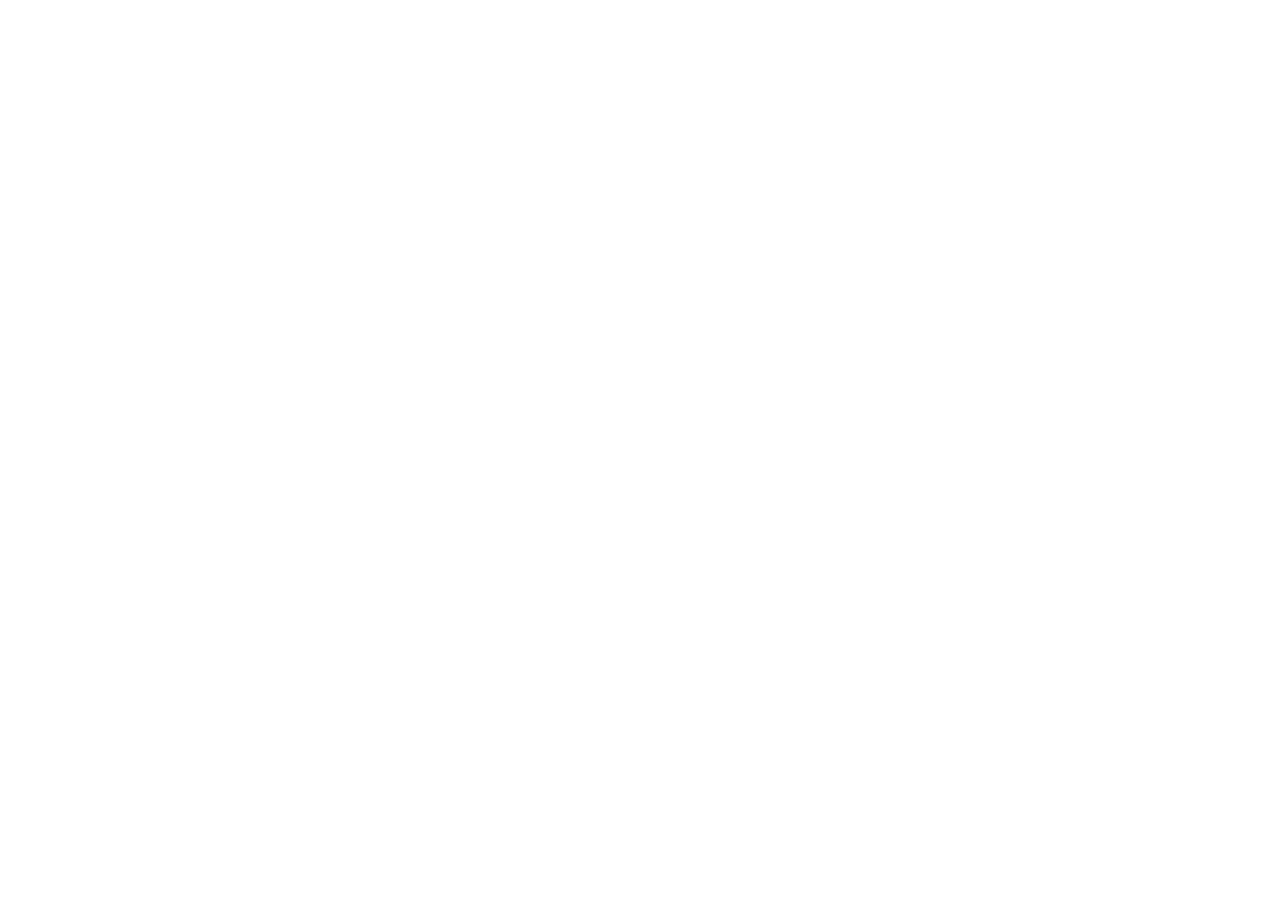
==== index.html @ b65682b6 "Forward the Lab address to the signup site" ====
<!doctype html>
<html lang="en">
<head>
  <meta charset="utf-8">
  <meta name="viewport" content="width=device-width, initial-scale=1">
  <title>The Applied AI Lab @ Esade</title>
  <meta name="description" content="A faculty-led project by Daniel Blaseg for the Esade community.">
  <link rel="canonical" href="https://daniel-blaseg-applied-ai-lab.modernsnipe128.chatgpt.site/">
  <script>
    const destination = new URL(document.querySelector('link[rel="canonical"]').href);
    destination.hash = window.location.hash;
    window.location.replace(destination.href);
  </script>
  <noscript>
    <meta http-equiv="refresh" content="0; url=https://daniel-blaseg-applied-ai-lab.modernsnipe128.chatgpt.site/">
  </noscript>
</head>
<body>
  <p><a href="https://daniel-blaseg-applied-ai-lab.modernsnipe128.chatgpt.site/">Open The Applied AI Lab @ Esade</a></p>
  <p>A faculty-led project by Daniel Blaseg for the Esade community.</p>
</body>
</html>
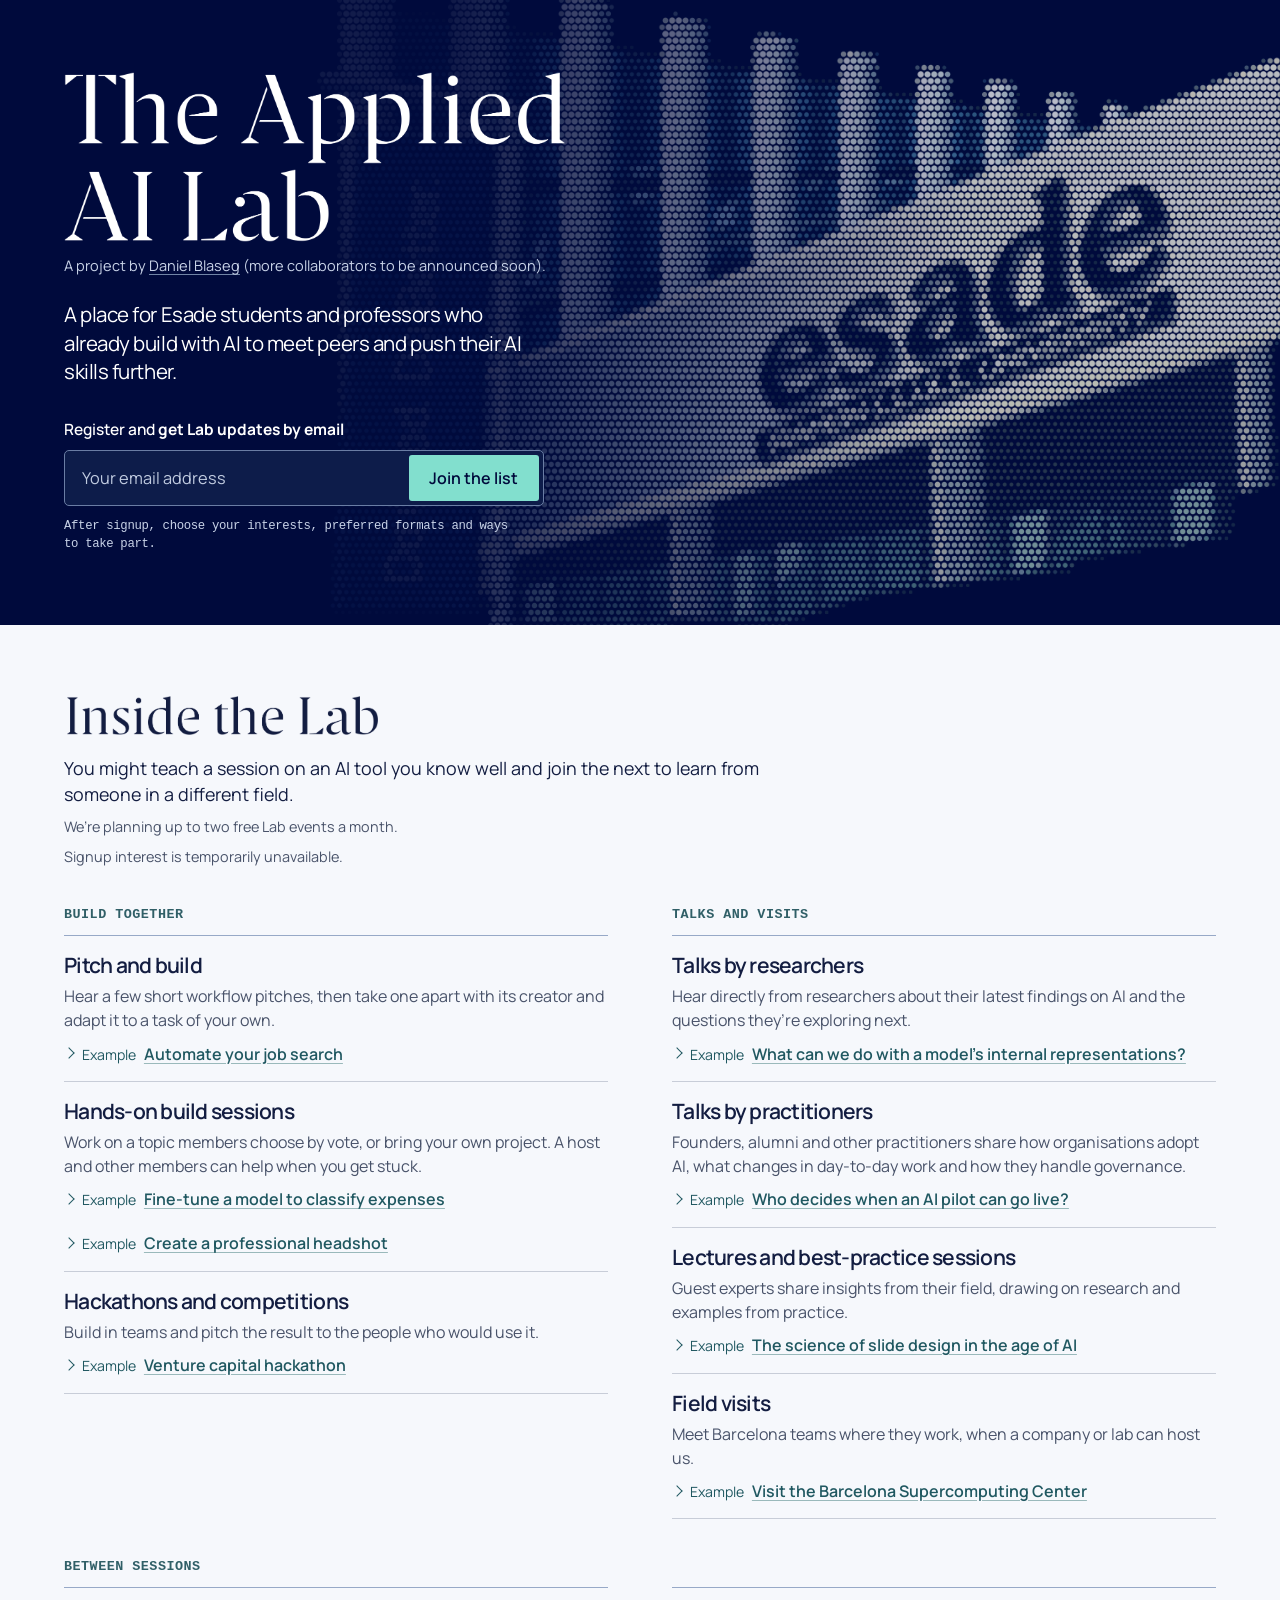
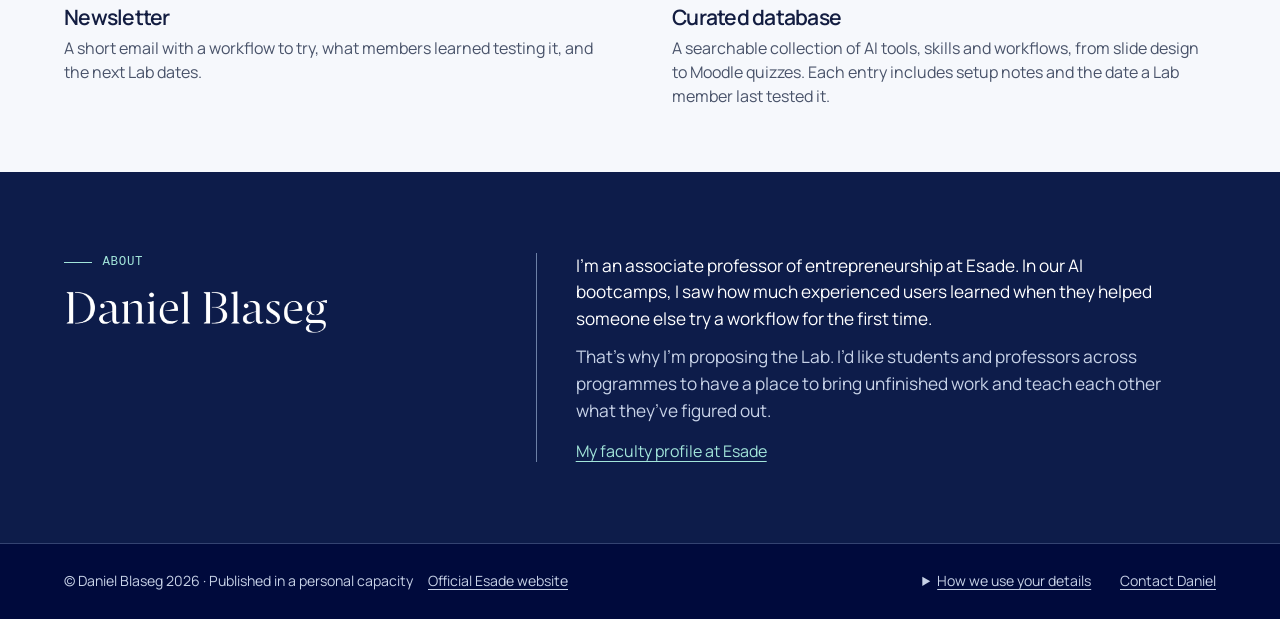
==== commit 0ecc13a4: "Serve the Lab and its signup survey directly on GitHub Pages" ====
--- a/index.html
+++ b/index.html
@@ -3,20 +3,13 @@
 <head>
   <meta charset="utf-8">
   <meta name="viewport" content="width=device-width, initial-scale=1">
-  <title>The Applied AI Lab @ Esade</title>
-  <meta name="description" content="A faculty-led project by Daniel Blaseg for the Esade community.">
-  <link rel="canonical" href="https://daniel-blaseg-applied-ai-lab.modernsnipe128.chatgpt.site/">
-  <script>
-    const destination = new URL(document.querySelector('link[rel="canonical"]').href);
-    destination.hash = window.location.hash;
-    window.location.replace(destination.href);
-  </script>
-  <noscript>
-    <meta http-equiv="refresh" content="0; url=https://daniel-blaseg-applied-ai-lab.modernsnipe128.chatgpt.site/">
-  </noscript>
+  <meta name="referrer" content="strict-origin-when-cross-origin">
+  <title>The Applied AI Lab | Daniel Blaseg</title>
+  <meta name="description" content="A place for Esade students and professors who already build with AI to meet peers and push their AI skills further. A project by Daniel Blaseg.">
+  <link rel="canonical" href="https://esade-applied-ai.github.io/">
+  <link rel="icon" href="/favicon.svg">
+  <script type="module" crossorigin src="/assets/index-CbRsRTyW.js"></script>
+  <link rel="stylesheet" crossorigin href="/assets/index-5vx0dIhb.css">
 </head>
-<body>
-  <p><a href="https://daniel-blaseg-applied-ai-lab.modernsnipe128.chatgpt.site/">Open The Applied AI Lab @ Esade</a></p>
-  <p>A faculty-led project by Daniel Blaseg for the Esade community.</p>
-</body>
+<body><div id="lab"><link rel="preload" as="image" href="/brand/esade-entrance.webp" fetchPriority="high"/><a class="skip" href="#main">Skip to content</a><main id="main"><div class="hero-shell"><div class="campus-facade" aria-hidden="true"><div class="facade-surface"><div class="facade-print"><img src="/brand/esade-entrance.webp" width="640" height="480" alt="" loading="eager" fetchPriority="high" draggable="false"/></div><canvas class="facade-wake" width="1" height="1"></canvas></div></div><div class="hero wrap"><div class="hero-heading"><h1 class="lab-title" aria-label="The Applied AI Lab"><span class="display-art" style="width:5.17857em;height:0.93929em;--lettering:url(&#x27;/brand/the-applied.png&#x27;)"><span class="sr-only">The Applied</span></span><span class="display-art" style="width:2.77143em;height:0.74643em;--lettering:url(&#x27;/brand/ai-lab.png&#x27;)"><span class="sr-only">AI Lab</span></span></h1><p class="lab-byline">A project by <a href="#about-daniel">Daniel Blaseg</a> (more collaborators to be announced soon).</p></div><div class="hero-copy"><p class="intro">A place for Esade students and professors who already build with AI to meet peers and push their AI skills further.</p><div id="join" class="join"><noscript><p class="signup-notice" id="registered">You’re on the Lab interest list.</p><p class="signup-notice" id="email-error">Please enter a valid email address below.</p></noscript><form action="https://daniel-blaseg-applied-ai-lab.modernsnipe128.chatgpt.site/api/signup" method="post"><input type="hidden" name="consent" value="yes"/><label for="email">Register and <strong>get Lab updates by email</strong></label><div class="email-row"><input id="email" type="email" autoComplete="email" inputMode="email" required="" maxLength="254" placeholder="Your email address" aria-describedby="email-help" name="email"/><button type="submit" class="action live-join" disabled="">Join the list</button><noscript><style>.live-join{display:none}</style><button class="action" type="submit">Join the list</button></noscript></div><p id="email-help" class="helper">After signup, choose your interests, preferred formats and ways to take part.</p></form></div></div></div></div><section class="programme" id="programme" aria-labelledby="programme-heading"><div class="wrap"><header class="programme-header" id="sessions"><h2 id="programme-heading"><span class="display-art" style="width:6.03571em;height:0.74643em;--lettering:url(&#x27;/brand/inside.png&#x27;)"><span class="sr-only">Inside the Lab</span></span></h2><p class="programme-intro">You might teach a session on an AI tool you know well and join the next to learn from someone in a different field.</p><p class="programme-cadence">We’re planning up to two free Lab events a month.</p></header><div class="event-groups"><section class="event-group"><h3 class="programme-group-title">Build together</h3><ul class="session-list" aria-label="Build together"><li><div class="format-heading"><h4 class="session-title">Pitch and build</h4></div><p class="format-description">Hear a few short workflow pitches, then take one apart with its creator and adapt it to a task of your own.</p><details class="session-example"><summary><span class="example-label">Example</span> <span class="example-title">Automate your job search</span></summary><p class="example-detail">Set your target roles and locations, then try the workflow on a real vacancy. Use examples from your own work to tailor your CV and cover letter.</p></details></li><li><div class="format-heading"><h4 class="session-title">Hands-on build sessions</h4></div><p class="format-description">Work on a topic members choose by vote, or bring your own project. A host and other members can help when you get stuck.</p><details class="session-example"><summary><span class="example-label">Example</span> <span class="example-title">Fine-tune a model to classify expenses</span></summary><p class="example-detail">Use LoRA to train a small model on sample expense claims. Give it a hotel bill that includes a room, dinner and parking, then check how it classifies each charge.</p></details><details class="session-example"><summary><span class="example-label">Example</span> <span class="example-title">Create a professional headshot</span></summary><p class="example-detail">Bring a few photos of yourself. Try different lighting and framing, then choose a portrait that still looks like you.</p></details></li><li><div class="format-heading"><h4 class="session-title">Hackathons and competitions</h4></div><p class="format-description">Build in teams and pitch the result to the people who would use it.</p><details class="session-example"><summary><span class="example-label">Example</span> <span class="example-title">Venture capital hackathon</span></summary><p class="example-detail">Your fund can meet one of three fictional startups. Build an AI tool that checks claims in their pitch decks against customer interviews, then defend your choice. Judges test each team’s tool on a fresh case.</p></details></li></ul></section><section class="event-group"><h3 class="programme-group-title">Talks and visits</h3><ul class="session-list" aria-label="Talks and visits"><li><div class="format-heading"><h4 class="session-title">Talks by researchers</h4></div><p class="format-description">Hear directly from researchers about their latest findings on AI and the questions they’re exploring next.</p><details class="session-example"><summary><span class="example-label">Example</span> <span class="example-title">What can we do with a model’s internal representations?</span></summary><p class="example-detail">Daniel Blaseg shares his research on the patterns of activity inside language models. How can we use them to compare ideas across texts or study bias? What happens to an answer when we change one of those patterns?</p></details></li><li><div class="format-heading"><h4 class="session-title">Talks by practitioners</h4></div><p class="format-description">Founders, alumni and other practitioners share how organisations adopt AI, what changes in day-to-day work and how they handle governance.</p><details class="session-example"><summary><span class="example-label">Example</span> <span class="example-title">Who decides when an AI pilot can go live?</span></summary><p class="example-detail">Follow a tool from a small team trial to wider use. The person behind the rollout explains who approved it, how staff could challenge a decision and who could pause it.</p></details></li><li><div class="format-heading"><h4 class="session-title">Lectures and best-practice sessions</h4></div><p class="format-description">Guest experts share insights from their field, drawing on research and examples from practice.</p><details class="session-example"><summary><span class="example-label">Example</span> <span class="example-title">The science of slide design in the age of AI</span></summary><p class="example-detail">Half the room sees an AI-generated slide. The other half sees the same data with a different headline and chart. Compare what each group remembers, then hear what research on attention and comprehension can teach us about slide design.</p></details></li><li><div class="format-heading"><h4 class="session-title">Field visits</h4></div><p class="format-description">Meet Barcelona teams where they work, when a company or lab can host us.</p><details class="session-example"><summary><span class="example-label">Example</span> <span class="example-title">Visit the Barcelona Supercomputing Center</span></summary><p class="example-detail">We’d request a group visit to see MareNostrum 5 and learn what it takes to run AI models on a supercomputer.</p></details></li></ul></section></div><section class="programme-resources" aria-labelledby="between-heading"><h3 class="programme-group-title" id="between-heading">Between sessions</h3><ul class="resource-list" aria-labelledby="between-heading"><li><div class="format-heading"><h4 class="session-title">Newsletter</h4></div><p class="format-description">A short email with a workflow to try, what members learned testing it, and the next Lab dates.</p></li><li><div class="format-heading"><h4 class="session-title">Curated database</h4></div><p class="format-description">A searchable collection of AI tools, skills and workflows, from slide design to Moodle quizzes. Each entry includes setup notes and the date a Lab member last tested it.</p></li></ul></section></div></section><section class="about" id="about-daniel" aria-labelledby="daniel-heading"><div class="about-inner wrap"><div class="section-aside"><p class="kicker"><span class="rule"></span>About</p><h2 id="daniel-heading"><span class="display-art" style="width:5.88571em;height:0.94643em;--lettering:url(&#x27;/brand/daniel.png&#x27;)"><span class="sr-only">Daniel Blaseg</span></span></h2></div><div class="bio-copy"><p>I’m an associate professor of entrepreneurship at Esade. In our AI bootcamps, I saw how much experienced users learned when they helped someone else try a workflow for the first time.</p><p>That’s why I’m proposing the Lab. I’d like students and professors across programmes to have a place to bring unfinished work and teach each other what they’ve figured out.</p><a href="https://www.esade.edu/faculty/daniel.blaseg">My faculty profile at Esade</a></div></div></section></main><footer class="footer wrap"><div class="owner-credit">© Daniel Blaseg 2026 · Published in a personal capacity <a href="https://www.esade.edu/">Official Esade website</a></div><details><summary>How we use your details</summary><p>Daniel Blaseg collects your email for Lab news and invitations. Optional answers help plan the programme. The page shows broad levels of interest in sessions and resources. To change or remove your details, email <a href="mailto:daniel.blaseg@esade.edu">daniel.blaseg@esade.edu</a>.</p></details><a href="mailto:daniel.blaseg@esade.edu">Contact Daniel</a></footer></div></body>
 </html>
--- a/assets/index-5vx0dIhb.css
+++ b/assets/index-5vx0dIhb.css
@@ -0,0 +1 @@
+.hero-shell{isolation:isolate;background:var(--navy);position:relative;overflow:hidden}.campus-facade{pointer-events:none;opacity:.72;position:absolute;inset:0;overflow:hidden;-webkit-mask-image:linear-gradient(94deg,#00000029 5%,#0000001a 25% 35%,#00000075 49%,#000 74%);mask-image:linear-gradient(94deg,#00000029 5%,#0000001a 25% 35%,#00000075 49%,#000 74%)}.facade-surface,.facade-wake{width:100%;height:100%;position:absolute;inset:0}.facade-print{aspect-ratio:4/3;width:clamp(48rem,84vw,107rem);position:absolute;top:49%;right:max(-5vw,50vw - 61rem);transform:translateY(-50%)}.facade-print img{width:100%;height:100%;display:block}@media (width>=641px) and (width<=920px){.campus-facade{-webkit-mask-image:linear-gradient(94deg,#00000024,#00000012 32%,#00000029 49%,#00000087 61%,#000 80%);mask-image:linear-gradient(94deg,#00000024,#00000012 32%,#00000029 49%,#00000087 61%,#000 80%)}.facade-print{right:-8vw}}@media (width<=640px){.campus-facade{-webkit-mask-image:linear-gradient(#00000038,#00000061 3.7rem,#000 clamp(5.85rem,18.5vw,8.5rem) clamp(6.7rem,28vw,13rem),#0000009e calc(2.6rem + 30vw),#0000 calc(4rem + 42vw));mask-image:linear-gradient(#00000038,#00000061 3.7rem,#000 clamp(5.85rem,18.5vw,8.5rem) clamp(6.7rem,28vw,13rem),#0000009e calc(2.6rem + 30vw),#0000 calc(4rem + 42vw))}.facade-print{width:119%;top:-9vw;right:-12%;transform:none}.facade-surface{-webkit-mask-image:linear-gradient(95deg,#0000001a 3%,#00000045 30%,#000 81%);mask-image:linear-gradient(95deg,#0000001a 3%,#00000045 30%,#000 81%)}}@media (prefers-reduced-motion:reduce),(forced-colors:active){.facade-wake{display:none}}@media (forced-colors:active){.campus-facade{display:none}}@font-face{font-family:Manrope;src:url(/brand/manrope-latin-ext.woff2)format("woff2");font-weight:200 800;font-style:normal;font-display:swap;unicode-range:U+100-2BA,U+2BD-2C5,U+2C7-2CC,U+2CE-2D7,U+2DD-2FF,U+304,U+308,U+329,U+1D00-1DBF,U+1E??,U+1F??,U+2020,U+20A0-20AB,U+20AD-20C0,U+2113,U+2C60-2C7F,U+A720-A7FF}@font-face{font-family:Manrope;src:url(/brand/manrope-latin.woff2)format("woff2");font-weight:200 800;font-style:normal;font-display:swap;unicode-range:U+??,U+131,U+152-153,U+2BB-2BC,U+2C6,U+2DA,U+2DC,U+304,U+308,U+329,U+2000-206F,U+20AC,U+2122,U+2191,U+2193,U+2212,U+2215,U+FEFF,U+FFFD}:root{--navy:#000a3c;--ink:#fff;--soft:#c7d2e7;--accent:#82dfce;--rule:#344371;--paper:#f6f8fc;--paper-ink:#131d41;--paper-soft:#49536a;--paper-line:#c8cdd8;--mono:ui-monospace,"SFMono-Regular",Menlo,Consolas,monospace;color:var(--ink);background:var(--navy);font-synthesis:none;-webkit-font-smoothing:antialiased;font-family:Manrope,Helvetica Neue,Helvetica,Arial,sans-serif}*{box-sizing:border-box}body{margin:0}button,input,textarea{font:inherit}button,a,input,textarea,summary{-webkit-tap-highlight-color:transparent}a{color:inherit;text-underline-offset:.23em}button,summary{cursor:pointer}button:disabled{cursor:wait;opacity:.72}:focus-visible{outline-offset:4px;outline:3px solid #3999e8}button{color:inherit}p,h1,h2,h3{margin:0}[hidden]{display:none!important}.wrap{width:min(100% - clamp(2.5rem,10vw,9rem),85rem);margin-inline:auto}.mono,.kicker,.helper,.step-meta{font-family:var(--mono)}.skip{z-index:10;background:var(--paper);color:var(--navy);padding:1rem;position:fixed;inset:1rem auto auto 1rem;transform:translateY(-180%)}.skip:focus{transform:none}.footer a:hover{color:var(--accent)}.hero{z-index:1;flex-direction:column;justify-content:center;gap:1.6rem;min-height:clamp(34rem,45vw,44rem);padding-block:clamp(3.25rem,5.6vw,5.5rem);display:flex;position:relative}.hero-heading,.hero-copy{width:min(45%,34rem)}.hero-heading{min-width:0;container-type:inline-size}.hero-heading .lab-title{margin:0;font-size:clamp(2.45rem,18.8cqw,6.95rem)}.lab-byline{color:var(--soft);margin-top:.85rem;font-size:.91rem}.lab-byline a{text-decoration-color:#7185a6}.kicker{letter-spacing:.055em;text-transform:uppercase;align-items:center;gap:.65rem;font-size:.78rem;font-weight:500;line-height:1.6;display:flex}.rule{background:currentColor;flex:none;width:1.75rem;height:1px}h1{letter-spacing:-.062em;word-spacing:.035em;margin:1.7rem 0;font-size:clamp(4.6rem,8.6vw,9.2rem);font-weight:500;line-height:.92}.intro{letter-spacing:-.022em;text-wrap:pretty;max-width:29rem;font-size:clamp(1.1rem,1.6vw,1.42rem);line-height:1.37}.join{max-width:31rem;margin-top:2.15rem;scroll-margin-top:1.25rem}.join label,.survey label,.survey legend{margin:0 0 .55rem;font-size:.97rem;font-weight:550;line-height:1.4;display:block}.email-row{background:#0d1c4a;border:1px solid #6a7da4;border-radius:5px;max-width:30rem;padding:.28rem;display:flex}.email-row:focus-within{outline:2px solid var(--accent);outline-offset:3px}.email-row input{min-width:0;color:var(--ink);background:0 0;border:none;outline:0;flex:1;padding:.7rem .8rem;font-size:1.02rem}.email-row input::placeholder{color:#c0cbe0}.action{background:var(--accent);color:#000a3c;white-space:nowrap;border:1px solid #0000;border-radius:3px;min-height:2.8rem;padding:.78rem 1.2rem;font-weight:600;line-height:1.18}.action:hover{background:#a4eddf}.helper{letter-spacing:-.028em;color:var(--soft);max-width:28rem;margin-top:.65rem;font-size:.77rem;line-height:1.5}.joined{flex-wrap:wrap;align-items:center;gap:1rem;display:flex}.joined p{font-size:1.08rem;font-weight:550}.signup-notice{display:none}.signup-notice:target{margin-bottom:.75rem;display:block}.about-inner{grid-template-columns:34% 1fr;gap:7%;padding-block:clamp(3.4rem,6.3vw,6rem);display:grid}.section-aside h2{letter-spacing:-.062em;text-wrap:balance;margin:1.15rem 0 1.2rem;font-size:clamp(2.1rem,3.5vw,3.6rem);font-weight:500;line-height:1.03}.section-aside p:not(.kicker){max-width:23rem;color:var(--paper-soft);font-size:1.03rem;line-height:1.55}.programme{--column-gap:clamp(2rem, 5vw, 5.5rem);background:var(--paper);color:var(--paper-ink);padding-block:clamp(3rem,5vw,5rem)}.event-groups,.resource-list{column-gap:var(--column-gap);grid-template-columns:repeat(2,minmax(0,1fr));display:grid}.programme-header{margin-bottom:clamp(1.65rem,3vw,2.75rem)}.programme-header h2{font-size:clamp(2.4rem,4.1vw,4.15rem);line-height:1}.programme-intro{text-wrap:pretty;max-width:64ch;margin-top:.8rem;font-size:clamp(1rem,1.4vw,1.16rem);line-height:1.5}.programme-cadence{color:var(--paper-soft);margin-top:.5rem;font-size:.9rem;line-height:1.5}.event-groups{align-items:start}.programme-group-title{font:600 .84rem/1.4 var(--mono);color:#305f67;letter-spacing:.035em;text-transform:uppercase;margin:0 0 .65rem}.session-list,.resource-list{margin:0;padding:0;list-style:none}.session-list,.resource-list>li{border-top:1px solid #97a9c7}.session-list>li{border-bottom:1px solid var(--paper-line);padding:1rem 0 .3rem}.format-heading{grid-template-columns:minmax(0,1fr) max-content;align-items:baseline;column-gap:.75rem;display:grid}.session-title{letter-spacing:-.035em;margin:0;font-size:clamp(1.16rem,1.65vw,1.55rem);font-weight:600;line-height:1.25}.format-interest{--bar-two:#bcc9ce;--bar-three:#bcc9ce;color:#425f68;white-space:nowrap;align-items:baseline;gap:.4em;font-size:.875rem;line-height:1.45;display:inline-flex}.format-interest:before{content:"";background:linear-gradient(currentColor, currentColor) left bottom / .21em 38% no-repeat, linear-gradient(var(--bar-two), var(--bar-two)) center bottom / .21em 69% no-repeat, linear-gradient(var(--bar-three), var(--bar-three)) right bottom / .21em 100% no-repeat;width:.84em;height:.76em}.format-interest[data-level=Some\ interest],.format-interest[data-level=Strong\ interest]{--bar-two:currentColor}.format-interest[data-level=Strong\ interest]{--bar-three:currentColor}.format-description,.example-detail{max-width:60ch;color:var(--paper-soft);line-height:1.5}.format-description{margin-top:.35rem}.session-example>summary{color:#205861;align-items:baseline;gap:.48rem;min-height:2.75rem;padding:.65rem 0;font-size:1rem;line-height:1.4;list-style:none;display:flex}.session-example>summary::-webkit-details-marker{display:none}.session-example>summary:before{content:"";border:1.5px solid;border-width:0 1.5px 1.5px 0;flex:none;align-self:flex-start;width:.44rem;height:.44rem;margin:.43rem .12rem 0 .04rem;transform:rotate(-45deg)}.session-example[open]>summary:before{transform:rotate(45deg)}.example-label{flex:none;font-size:.88rem}.example-title{text-underline-offset:.19em;min-width:0;font-weight:600;-webkit-text-decoration:underline #9ab9bb;text-decoration:underline #9ab9bb}.example-detail{border-left:2px solid #77aea9;margin:0 0 .8rem .2rem;padding-left:.8rem}.session-example>summary:focus-visible{outline-offset:1px}@media (hover:hover){.session-example>summary:hover .example-title{text-decoration-color:currentColor}}.programme-resources{margin-top:clamp(1.8rem,3vw,2.8rem)}.resource-list>li{padding-top:1rem}#programme,#sessions{scroll-margin-top:1rem}.choices{flex-wrap:wrap;gap:.44rem;display:flex}.choice{color:var(--paper-ink);background:0 0;border:1px solid #acb8cd;border-radius:3px;justify-content:center;align-items:center;gap:.3rem;padding:.47rem .72rem;font-size:.91rem;line-height:1.28;display:inline-flex}.choice:hover{background:#e7edf8;border-color:#214a9f}.choice[aria-pressed=true]{color:#fff;background:#214a9f;border-color:#214a9f}.about{border-bottom:1px solid var(--rule);background:#0d1c4a}.about .kicker,.bio-copy a{color:#a2e5da}.bio-copy{border-left:1px solid #6c80a6;align-self:start;max-width:40rem;padding-left:clamp(1.3rem,3vw,2.8rem)}.bio-copy p{text-wrap:pretty;font-size:1.08rem;line-height:1.55}.bio-copy p+p{color:var(--soft);margin-top:.7rem}.bio-copy a{margin-top:1rem;font-size:1rem;display:inline-block}.footer{color:var(--soft);flex-wrap:wrap;align-items:baseline;gap:.7rem 1.8rem;padding-block:1.7rem;font-size:.88rem;line-height:1.45;display:flex}.footer>span{margin-right:auto}.footer summary{text-underline-offset:.23em;text-decoration:underline}.footer details{max-width:27rem}.footer details p{margin-top:.75rem}.form-error{color:#f8aaac;margin-top:.65rem;font-size:.94rem;line-height:1.4}.survey .form-error{color:#9a2432}.survey{box-sizing:border-box;background:var(--paper);width:min(39rem,100% - 2rem);max-height:calc(100dvh - 2rem);color:var(--paper-ink);overscroll-behavior:contain;border:1px solid #9eabc4;border-radius:7px;padding:clamp(1.3rem,4vw,2.3rem);box-shadow:0 1rem 5rem #000a3c55}.survey::backdrop{background:#00072ebb}.survey[open]{flex-direction:column;display:flex;overflow:hidden}.survey>form{flex-direction:column;min-height:0;display:flex}.survey-scroll{scrollbar-width:thin;overscroll-behavior:contain;min-height:0;margin:0 -.32rem;padding:.15rem .32rem;overflow-y:auto}.survey-top,.track,.survey-actions{flex-shrink:0}.survey-top,.survey-actions{justify-content:space-between;align-items:center;gap:.8rem;display:flex}.survey-top .mono{font-size:.88rem}.close{background:0 0;border:1px solid #acb8cd;border-radius:50%;width:2.5rem;height:2.5rem;font-size:1.45rem;line-height:1}.track{gap:5px;margin:1.3rem 0 1.25rem;display:flex}.track i{background:#d4dceb;flex:1;height:3px}.track i.passed{background:#214a9f}.step-meta{color:#4d5f7d;margin-bottom:.6rem;font-size:.82rem}.survey h2{letter-spacing:-.055em;font-size:clamp(1.9rem,4vw,2.65rem);font-weight:500;line-height:1.07}.survey h2:focus{outline:none}.survey-intro{color:var(--paper-soft);margin:.7rem 0 1.4rem;line-height:1.45}.survey fieldset{border:none;min-width:0;margin:0;padding:0}.survey .survey-fields>fieldset{margin-bottom:1.2rem}.survey textarea{width:100%;color:var(--paper-ink);resize:vertical;background:#fff;border:1px solid #91a1bd;border-radius:3px;padding:.75rem;font-size:1rem;line-height:1.4}.survey .choice{min-height:2.5rem}.survey-actions{border-top:1px solid var(--paper-line);justify-content:flex-start;gap:.95rem;margin-top:.85rem;padding-top:.85rem}.survey-actions .action{background:var(--navy);color:var(--ink);margin-left:auto}.survey-actions .action:hover{background:#214a9f}.subtle{text-underline-offset:3px;background:0 0;border:0;padding:.6rem .05rem;font-size:.9rem;text-decoration:underline}@media (width<=820px){.about-inner{grid-template-columns:31% 1fr;gap:5%}}@media (width<=700px){.event-groups,.resource-list{grid-template-columns:minmax(0,1fr)}.event-groups{row-gap:1.75rem}.resource-list{row-gap:1.1rem}}@media (width>=641px) and (width<=920px){.hero-heading,.hero-copy{width:52%}}@media (width<=640px){.hero{gap:clamp(5.65rem,25.5vw,10rem);min-height:0;padding:2rem 0 2.6rem}.hero-heading,.hero-copy{width:100%}h1{margin:1.3rem 0 1.85rem;font-size:clamp(4.05rem,13.5vw,5.3rem)}.intro{max-width:32rem;font-size:1.16rem}.join{margin-top:1.55rem}.email-row .action{padding-inline:.95rem}.about-inner{grid-template-columns:1fr;gap:1.65rem;padding-block:2.8rem}.programme{padding-block:2.6rem}.section-aside h2{margin:.7rem 0}.section-aside p:not(.kicker){max-width:34rem}.bio-copy{padding-left:1.1rem}.footer{gap:.75rem 1.25rem;padding-block:1.25rem}.footer>span{width:100%}.survey{width:calc(100% - 1.1rem);max-width:none;max-height:calc(100dvh - 1.1rem);padding:1.18rem}.survey .choice,.subtle{max-width:100%;min-height:2.75rem}}@media (width<=480px){.survey .choices:has(>:nth-child(7)){grid-template-columns:repeat(2,minmax(0,1fr));display:grid}.survey .choices:has(>:nth-child(7)) .choice{text-align:left;justify-content:flex-start;padding-inline:.55rem}.survey-actions{gap:.55rem}.survey-actions .subtle{white-space:nowrap}}@media (width<=360px){.email-row{flex-direction:column}}@media (prefers-reduced-motion:no-preference){.choice,.action{transition:color .15s,background .15s,border-color .15s}}.sr-only{clip-path:inset(50%);white-space:nowrap;width:1px;height:1px;padding:0;position:absolute;overflow:hidden}.owner-credit{margin-right:auto}.owner-credit a{margin-left:.75rem}.display-art{vertical-align:baseline;-webkit-mask:var(--lettering) left center / 100% 100% no-repeat;mask:var(--lettering) left center / 100% 100% no-repeat;-webkit-mask:var(--lettering) left center / 100% 100% no-repeat;background:currentColor;display:inline-block;position:relative}.lab-title{flex-direction:column;align-items:flex-start;gap:.055em;line-height:1;display:flex}.section-aside h2:has(.display-art){line-height:1}@media (width<=640px){.hero-heading .lab-title{flex-direction:row;gap:.26em;font-size:clamp(1.9rem,11.85cqw,4.6rem)}.owner-credit{width:100%;line-height:1.7}.owner-credit a{margin-left:0;display:block}}@media (forced-colors:active){.display-art{background:0 0;-webkit-mask:none;mask:none;width:auto!important;height:auto!important}.display-art .sr-only{clip-path:none;white-space:normal;width:auto;height:auto;position:static}}
